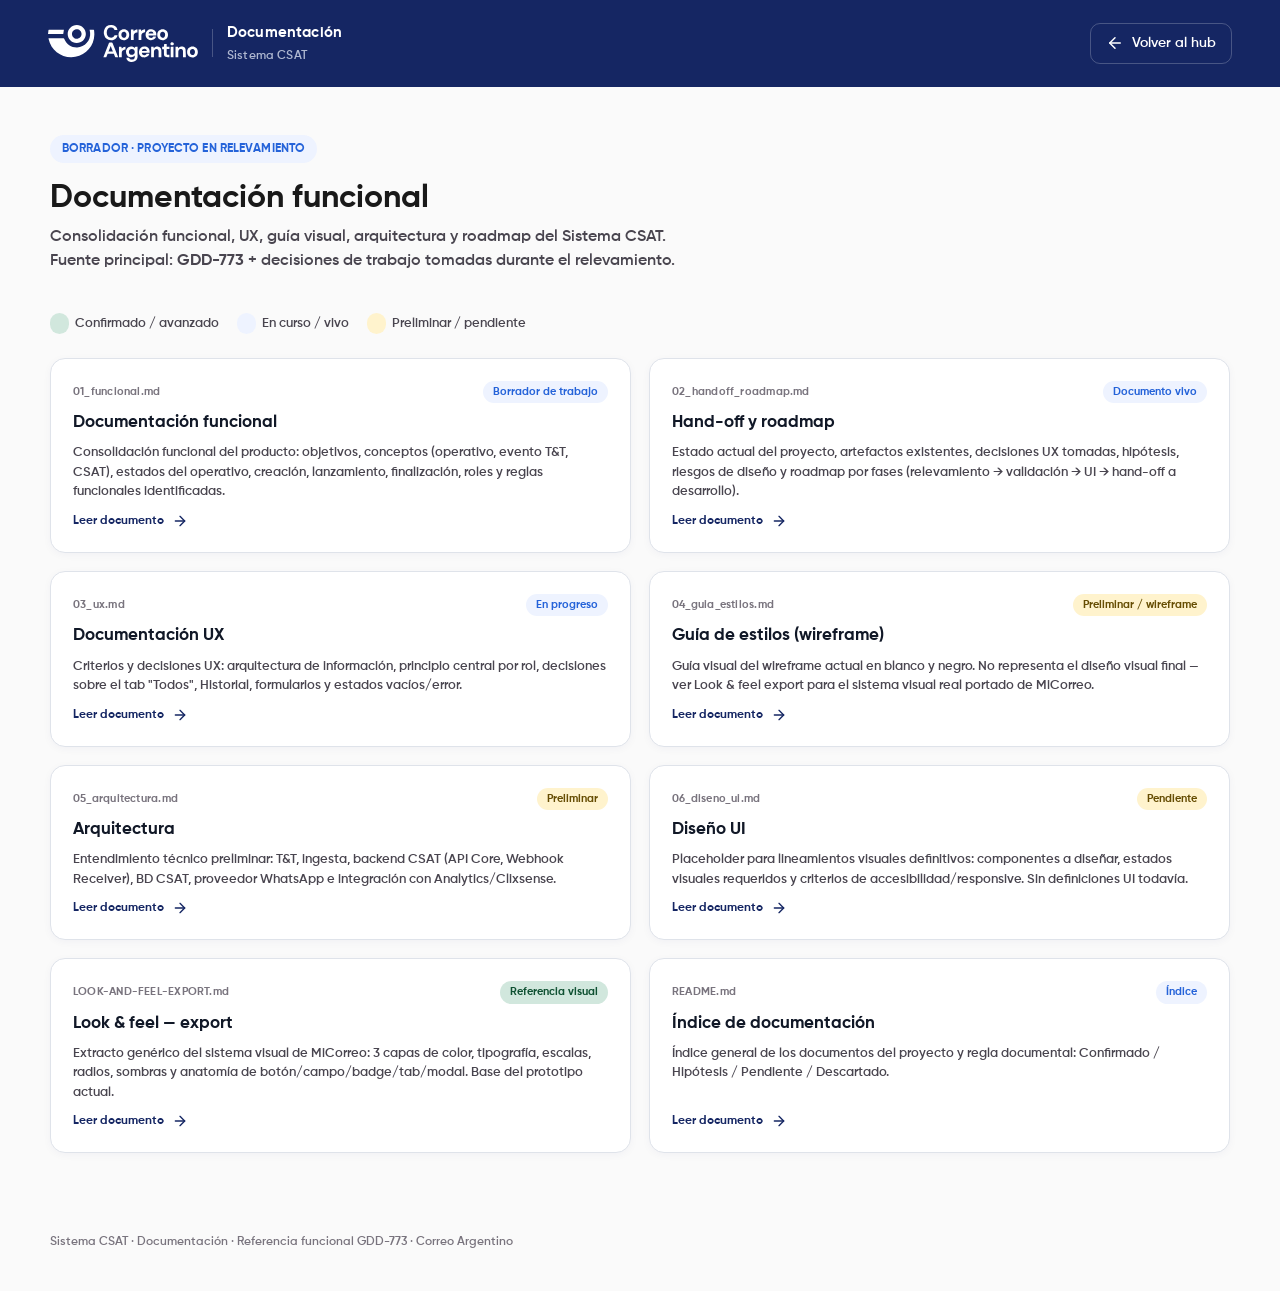
==== hub/documentacion.html @ f1046221 "Initial commit: hub + prototipo navegable + presentacion + documentacion CSAT Sistema CSAT (backoffi" ====
<!DOCTYPE html>
<html lang="es">
<head>
<meta charset="UTF-8" />
<meta name="viewport" content="width=device-width, initial-scale=1.0" />
<title>Documentación · Sistema CSAT</title>
<link rel="stylesheet" href="../prototype/styles/tokens.css" />
<link rel="stylesheet" href="../prototype/styles/global.css" />
<link rel="stylesheet" href="hub.css" />
<style>
  .doc-grid { display: grid; grid-template-columns: repeat(2, 1fr); gap: 18px; }
  .doc-card {
    display: flex; flex-direction: column; gap: 10px;
    padding: 22px; border: 1px solid var(--border-card); border-radius: var(--radius-lg);
    background: #fff; box-shadow: var(--shadow-card); text-decoration: none; color: inherit;
    transition: transform var(--transition-base), box-shadow var(--transition-base), border-color var(--transition-base);
  }
  .doc-card:hover { transform: translateY(-2px); border-color: var(--color-brand-dark); box-shadow: 0 10px 22px rgba(21,38,99,.1); }
  .doc-card__top { display: flex; align-items: center; justify-content: space-between; gap: 10px; }
  .doc-card__file { font-size: .6875rem; font-weight: 700; color: var(--text-subtle); letter-spacing: .02em; }
  .doc-badge { padding: 3px 10px; border-radius: var(--radius-pill); font-size: .6875rem; font-weight: 700; white-space: nowrap; }
  .doc-badge--confirmado { background: #d1e7dd; color: #0f5132; }
  .doc-badge--curso { background: #eef3ff; color: #2563d9; }
  .doc-badge--pendiente { background: #fff3cd; color: #664d03; }
  .doc-card h2 { margin: 0; font-size: 1.05rem; font-weight: 700; }
  .doc-card p { margin: 0; color: var(--text-muted); font-size: .8125rem; flex: 1; }
  .doc-card__meta { display: flex; align-items: center; gap: 8px; font-size: .75rem; font-weight: 700; color: var(--color-brand-dark); }
  .doc-card__meta .lucide-icon { width: 16px; height: 16px; }

  .doc-legend { display: flex; gap: 18px; margin-bottom: 24px; font-size: .8125rem; color: var(--text-muted); }
  .doc-legend span { display: inline-flex; align-items: center; gap: 6px; }

  @media (max-width: 860px) { .doc-grid { grid-template-columns: 1fr; } }
</style>
</head>
<body class="hub-body">

  <header class="hub-header">
    <div class="hub-header__brand">
      <img src="../assets/logo correo argentino.svg" alt="Correo Argentino" />
      <div class="hub-header__divider"></div>
      <div class="hub-header__title">Documentación<small>Sistema CSAT</small></div>
    </div>
    <a class="hub-header__back" href="../index.html">
      <svg class="lucide-icon" xmlns="http://www.w3.org/2000/svg" viewBox="0 0 24 24" fill="none" stroke="currentColor" stroke-width="2" stroke-linecap="round" stroke-linejoin="round"><path d="M5 12h14"/><path d="m12 5 7 7-7 7"/></svg>
      Volver al hub
    </a>
  </header>

  <main class="hub-main">
    <div class="hub-hero">
      <span class="status-pill">Borrador · Proyecto en relevamiento</span>
      <h1>Documentación funcional</h1>
      <p>Consolidación funcional, UX, guía visual, arquitectura y roadmap del Sistema CSAT. Fuente principal: <strong>GDD-773</strong> + decisiones de trabajo tomadas durante el relevamiento.</p>
    </div>

    <div class="doc-legend">
      <span><span class="doc-badge doc-badge--confirmado" style="padding:2px 8px;">&nbsp;</span> Confirmado / avanzado</span>
      <span><span class="doc-badge doc-badge--curso" style="padding:2px 8px;">&nbsp;</span> En curso / vivo</span>
      <span><span class="doc-badge doc-badge--pendiente" style="padding:2px 8px;">&nbsp;</span> Preliminar / pendiente</span>
    </div>

    <div class="doc-grid">

      <a class="doc-card" href="docs/01_funcional.html">
        <div class="doc-card__top"><span class="doc-card__file">01_funcional.md</span><span class="doc-badge doc-badge--curso">Borrador de trabajo</span></div>
        <h2>Documentación funcional</h2>
        <p>Consolidación funcional del producto: objetivos, conceptos (operativo, evento T&amp;T, CSAT), estados del operativo, creación, lanzamiento, finalización, roles y reglas funcionales identificadas.</p>
        <span class="doc-card__meta">Leer documento <svg class="lucide-icon" xmlns="http://www.w3.org/2000/svg" viewBox="0 0 24 24" fill="none" stroke="currentColor" stroke-width="2" stroke-linecap="round" stroke-linejoin="round"><path d="M5 12h14"/><path d="m12 5 7 7-7 7"/></svg></span>
      </a>

      <a class="doc-card" href="docs/02_handoff_roadmap.html">
        <div class="doc-card__top"><span class="doc-card__file">02_handoff_roadmap.md</span><span class="doc-badge doc-badge--curso">Documento vivo</span></div>
        <h2>Hand-off y roadmap</h2>
        <p>Estado actual del proyecto, artefactos existentes, decisiones UX tomadas, hipótesis, riesgos de diseño y roadmap por fases (relevamiento → validación → UI → hand-off a desarrollo).</p>
        <span class="doc-card__meta">Leer documento <svg class="lucide-icon" xmlns="http://www.w3.org/2000/svg" viewBox="0 0 24 24" fill="none" stroke="currentColor" stroke-width="2" stroke-linecap="round" stroke-linejoin="round"><path d="M5 12h14"/><path d="m12 5 7 7-7 7"/></svg></span>
      </a>

      <a class="doc-card" href="docs/03_ux.html">
        <div class="doc-card__top"><span class="doc-card__file">03_ux.md</span><span class="doc-badge doc-badge--curso">En progreso</span></div>
        <h2>Documentación UX</h2>
        <p>Criterios y decisiones UX: arquitectura de información, principio central por rol, decisiones sobre el tab "Todos", Historial, formularios y estados vacíos/error.</p>
        <span class="doc-card__meta">Leer documento <svg class="lucide-icon" xmlns="http://www.w3.org/2000/svg" viewBox="0 0 24 24" fill="none" stroke="currentColor" stroke-width="2" stroke-linecap="round" stroke-linejoin="round"><path d="M5 12h14"/><path d="m12 5 7 7-7 7"/></svg></span>
      </a>

      <a class="doc-card" href="docs/04_guia_estilos.html">
        <div class="doc-card__top"><span class="doc-card__file">04_guia_estilos.md</span><span class="doc-badge doc-badge--pendiente">Preliminar / wireframe</span></div>
        <h2>Guía de estilos (wireframe)</h2>
        <p>Guía visual del wireframe actual en blanco y negro. No representa el diseño visual final — ver Look &amp; feel export para el sistema visual real portado de MiCorreo.</p>
        <span class="doc-card__meta">Leer documento <svg class="lucide-icon" xmlns="http://www.w3.org/2000/svg" viewBox="0 0 24 24" fill="none" stroke="currentColor" stroke-width="2" stroke-linecap="round" stroke-linejoin="round"><path d="M5 12h14"/><path d="m12 5 7 7-7 7"/></svg></span>
      </a>

      <a class="doc-card" href="docs/05_arquitectura.html">
        <div class="doc-card__top"><span class="doc-card__file">05_arquitectura.md</span><span class="doc-badge doc-badge--pendiente">Preliminar</span></div>
        <h2>Arquitectura</h2>
        <p>Entendimiento técnico preliminar: T&amp;T, ingesta, backend CSAT (API Core, Webhook Receiver), BD CSAT, proveedor WhatsApp e integración con Analytics/Clixsense.</p>
        <span class="doc-card__meta">Leer documento <svg class="lucide-icon" xmlns="http://www.w3.org/2000/svg" viewBox="0 0 24 24" fill="none" stroke="currentColor" stroke-width="2" stroke-linecap="round" stroke-linejoin="round"><path d="M5 12h14"/><path d="m12 5 7 7-7 7"/></svg></span>
      </a>

      <a class="doc-card" href="docs/06_diseno_ui.html">
        <div class="doc-card__top"><span class="doc-card__file">06_diseno_ui.md</span><span class="doc-badge doc-badge--pendiente">Pendiente</span></div>
        <h2>Diseño UI</h2>
        <p>Placeholder para lineamientos visuales definitivos: componentes a diseñar, estados visuales requeridos y criterios de accesibilidad/responsive. Sin definiciones UI todavía.</p>
        <span class="doc-card__meta">Leer documento <svg class="lucide-icon" xmlns="http://www.w3.org/2000/svg" viewBox="0 0 24 24" fill="none" stroke="currentColor" stroke-width="2" stroke-linecap="round" stroke-linejoin="round"><path d="M5 12h14"/><path d="m12 5 7 7-7 7"/></svg></span>
      </a>

      <a class="doc-card" href="docs/LOOK-AND-FEEL-EXPORT.html">
        <div class="doc-card__top"><span class="doc-card__file">LOOK-AND-FEEL-EXPORT.md</span><span class="doc-badge doc-badge--confirmado">Referencia visual</span></div>
        <h2>Look &amp; feel — export</h2>
        <p>Extracto genérico del sistema visual de MiCorreo: 3 capas de color, tipografía, escalas, radios, sombras y anatomía de botón/campo/badge/tab/modal. Base del prototipo actual.</p>
        <span class="doc-card__meta">Leer documento <svg class="lucide-icon" xmlns="http://www.w3.org/2000/svg" viewBox="0 0 24 24" fill="none" stroke="currentColor" stroke-width="2" stroke-linecap="round" stroke-linejoin="round"><path d="M5 12h14"/><path d="m12 5 7 7-7 7"/></svg></span>
      </a>

      <a class="doc-card" href="docs/README.html">
        <div class="doc-card__top"><span class="doc-card__file">README.md</span><span class="doc-badge doc-badge--curso">Índice</span></div>
        <h2>Índice de documentación</h2>
        <p>Índice general de los documentos del proyecto y regla documental: Confirmado / Hipótesis / Pendiente / Descartado.</p>
        <span class="doc-card__meta">Leer documento <svg class="lucide-icon" xmlns="http://www.w3.org/2000/svg" viewBox="0 0 24 24" fill="none" stroke="currentColor" stroke-width="2" stroke-linecap="round" stroke-linejoin="round"><path d="M5 12h14"/><path d="m12 5 7 7-7 7"/></svg></span>
      </a>

    </div>
  </main>

  <footer class="hub-footer">Sistema CSAT · Documentación · Referencia funcional GDD-773 · Correo Argentino</footer>

</body>
</html>
---- prototype/styles/tokens.css ----
:root {
  --global-bg: #fafafa;
  --color-brand: #ffce00;
  --color-brand-hover: rgba(255, 206, 0, .62);
  --color-brand-dark: #152663;
  --color-brand-dark-soft: #22346f;
  --color-brand-dark-hover: #263b7f;
  --color-focus: #2196f3;
  --color-success: #10b981;
  --color-info-bg: #fffaf0;
  --color-info-border: #f6cf55;
  --color-info-text: #9a3f0a;
  --gray-50: #fafafa;
  --gray-100: #f2f2f2;
  --gray-200: #eeeeee;
  --gray-300: #d9d9d9;
  --gray-400: #cccccc;
  --gray-500: #afaeae;
  --gray-600: #8a8a8a;
  --gray-650: #79747e;
  --gray-700: #49454f;
  --gray-800: #212529;
  --gray-900: #191919;
  --white: #ffffff;
  --surface-page: var(--global-bg);
  --surface-raised: var(--white);
  --surface-sunken: var(--gray-100);
  --surface-rail: var(--gray-200);
  --text-primary: var(--gray-900);
  --text-secondary: var(--gray-800);
  --text-muted: var(--gray-700);
  --text-subtle: var(--gray-650);
  --text-disabled: var(--gray-600);
  --border-default: var(--gray-400);
  --border-subtle: var(--gray-200);
  --border-card: #dfe3ea;
  --filter-chip-bg: var(--white);
  --filter-chip-bg-hover: #f6f8ff;
  --filter-chip-border: var(--gray-300);
  --filter-chip-border-active: #2757d7;
  --filter-chip-focus-ring: rgba(39, 87, 215, .2);
  --font-family-base: "Gilroy", system-ui, -apple-system, "Segoe UI", sans-serif;
  --font-weight-min: 600;
  --font-weight-bold: 700;
  --space-1: .25rem;
  --space-2: .5rem;
  --space-3: .75rem;
  --space-4: 1rem;
  --space-5: 1.25rem;
  --space-6: 1.5rem;
  --space-8: 2rem;
  --space-10: 2.5rem;
  --space-12: 3rem;
  --radius-xs: 5px;
  --radius-sm: 6px;
  --radius-md: 10px;
  --radius-lg: 15px;
  --radius-xl: 25px;
  --radius-pill: 32px;
  --shadow-row: 0 2px 2px 1px rgba(195, 195, 195, .25);
  --shadow-dropdown: 0 .5rem 1rem rgba(0, 0, 0, .15);
  --shadow-card: 0 2px 8px rgba(21, 38, 99, .04);
  --sidebar-width: 260px;
  --transition-base: .2s ease-in-out;
}
---- prototype/styles/global.css ----
@font-face{font-family:"Gilroy";src:url("../assets/fonts/Gilroy-SemiBold.ttf") format("truetype");font-weight:600;font-display:swap}
@font-face{font-family:"Gilroy";src:url("../assets/fonts/Gilroy-Bold.ttf") format("truetype");font-weight:700;font-display:swap}
@font-face{font-family:"Gilroy";src:url("../assets/fonts/Gilroy-Heavy.ttf") format("truetype");font-weight:800 900;font-display:swap}
html{background:var(--global-bg)}
body{margin:0;font-family:var(--font-family-base);font-weight:var(--font-weight-min);font-synthesis:none;color:#111827;background:var(--global-bg);font-size:14px;line-height:1.5}
button,input,select,textarea{font-family:inherit;font-weight:var(--font-weight-min)}
h1,h2,h3,p{margin-top:0}
h1,h2,h3{color:#111827;line-height:1.2}
h1{margin-bottom:6px;font-size:2rem;font-weight:700}
h2{margin-bottom:6px;font-size:1.35rem;font-weight:700}
h3{font-size:1rem;font-weight:600}
.muted{color:#566174}.small{font-size:.75rem}.hidden{display:none!important}
.app{min-height:100vh;display:grid;grid-template-columns:var(--sidebar-width) minmax(0,1fr);background:var(--global-bg)}
main{min-width:0;padding:34px 38px 48px}
.topbar{display:flex;justify-content:space-between;align-items:flex-start;gap:24px;margin-bottom:28px}
.topbar>div:first-child>.ui-button:first-child{margin-bottom:16px!important}
.topbar-actions{display:flex;gap:10px;align-items:center;flex-wrap:wrap}
.panel{margin-bottom:22px;padding:24px;border:1px solid var(--border-card);border-radius:var(--radius-lg);background:#fff;box-shadow:var(--shadow-card)}
.panel-title{display:flex;justify-content:space-between;gap:16px;align-items:flex-start;margin-bottom:18px}
.section-title{margin-bottom:18px;padding-bottom:12px;border-bottom:1px solid var(--border-subtle)}
.note{position:relative;margin-bottom:24px;padding:16px 18px 16px 50px;border:1px solid var(--color-info-border);border-left-width:1px;border-radius:var(--radius-md);background:var(--color-info-bg);color:var(--color-info-text)}
.note::before{content:"i";position:absolute;left:18px;top:15px;display:grid;place-items:center;width:20px;height:20px;border:2px solid currentColor;border-radius:50%;font-size:.75rem;font-weight:700}
.status{display:inline-flex;align-items:center;padding:5px 10px;border:0;border-radius:var(--radius-pill);background:#eef3ff;color:#2563d9;font-size:.75rem;font-weight:600;white-space:nowrap}
.filters{display:grid;grid-template-columns:1.6fr 1fr 1fr auto;gap:10px;margin-bottom:18px;padding:16px;border:1px solid var(--border-card);border-radius:var(--radius-md);background:#fff}
.users-filters{grid-template-columns:1.6fr 1fr auto}
.grid-2{display:grid;grid-template-columns:1fr 1fr;gap:18px}.grid-3{display:grid;grid-template-columns:repeat(3,1fr);gap:16px}
.actions{display:flex;justify-content:flex-end;gap:10px;margin-top:20px}.section-actions{display:flex;justify-content:flex-end;margin-top:16px}
.metric{padding:18px;border:1px solid var(--border-card);border-radius:var(--radius-md);background:#fff;color:var(--text-muted)}
.metric strong{display:block;margin-top:8px;color:var(--color-brand-dark);font-size:1.6rem;font-weight:700}
.permission-grid{display:grid;grid-template-columns:repeat(3,1fr);gap:16px}.permission-card{padding:18px;border:1px solid var(--border-card);border-radius:var(--radius-md);background:#fff}.permission-card>strong{color:var(--color-brand-dark);font-size:1rem}
table{width:100%;border-collapse:separate;border-spacing:0;border:1px solid var(--border-card);border-radius:var(--radius-md);overflow:hidden;background:#fff}
th,td{padding:14px 16px;border:0;border-bottom:1px solid var(--border-subtle);text-align:left;vertical-align:middle}
thead th{background:#f1f3f6;color:#4d586b;font-size:.8125rem;font-weight:600}
tbody tr:last-child td,tbody tr:last-child th{border-bottom:0}tbody tr:hover{background:#fafbfc}
tbody tr td:first-child:not(:only-child){font-weight:var(--font-weight-min)}.table-actions{white-space:nowrap;text-align:right}
.modal-backdrop{position:fixed;inset:0;display:none;align-items:center;justify-content:center;padding:20px;z-index:1000;background:rgba(8,18,50,.55);backdrop-filter:blur(2px)}
.modal-backdrop.open{display:flex}.modal{width:min(620px,100%);max-height:90vh;overflow:auto;padding:26px;border:0;border-radius:var(--radius-lg);background:#fff;box-shadow:var(--shadow-dropdown)}
.modal-header{display:flex;justify-content:space-between;align-items:flex-start;gap:16px;margin-bottom:20px}.check-row{display:flex;gap:10px;align-items:flex-start;margin-top:14px;padding:14px;border:1px solid var(--border-card);border-radius:var(--radius-md)}.check-row input{width:auto;margin-top:2px}
.login-screen{min-height:100vh;display:flex;align-items:center;justify-content:center;padding:24px;background:var(--color-brand)}
.login-card{width:min(620px,100%);padding:36px;border:1px solid var(--border-default);border-radius:var(--radius-xl);background:#fff}
.login-logo{display:flex;justify-content:center;margin:0 auto 28px}.login-logo img{display:block;width:210px;height:auto}.login-card h1{margin-bottom:26px;font-size:1.75rem}.login-card>.muted{margin-bottom:26px;color:var(--color-brand-dark);font-size:1rem}.login-card .field{margin-bottom:20px}.role-demo{margin-top:24px;padding-top:20px;border-top:1px solid var(--border-default)}.role-demo>strong{color:var(--color-brand-dark)}.role-grid{display:grid;grid-template-columns:repeat(3,1fr);gap:8px;margin-top:10px}.role-grid button{min-height:64px}
.app-footer{margin-top:32px;padding:18px 0 0;border-top:1px solid var(--border-card);color:var(--text-subtle);font-size:.75rem}
@media(max-width:1100px){main{padding:28px 24px}.filters{grid-template-columns:1fr 1fr}.grid-3{grid-template-columns:1fr 1fr}table{display:block;overflow-x:auto;white-space:nowrap}}
@media(max-width:900px){.app{grid-template-columns:1fr}.filters,.grid-2,.grid-3,.permission-grid,.role-grid{grid-template-columns:1fr}.topbar{align-items:stretch}.topbar-actions{justify-content:flex-start}}
@media(max-width:600px){main{padding:22px 16px}.topbar{flex-direction:column}.panel{padding:18px}.login-card{padding:26px 22px}h1{font-size:1.65rem}}
.filter-results {
  margin: 0 0 12px;
  color: var(--text-muted);
  font-size: 0.875rem;
  font-weight: var(--font-weight-min);
}

.filter-results.is-empty {
  color: #9c3f0b;
}
---- hub/hub.css ----
/* Hub — estilos compartidos entre index.html (HUB) y las subpáginas de /hub.
   Reutiliza tokens.css y global.css del prototipo para no duplicar la fuente de verdad. */

html { background: var(--global-bg); }

body.hub-body {
  margin: 0;
  min-height: 100vh;
  font-family: var(--font-family-base);
  font-weight: var(--font-weight-min);
  font-synthesis: none;
  color: var(--text-primary);
  background: var(--global-bg);
  font-size: 14px;
  line-height: 1.5;
}

.hub-header {
  display: flex;
  align-items: center;
  justify-content: space-between;
  gap: 24px;
  padding: 22px 48px;
  background: var(--color-brand-dark);
  color: #fff;
}

.hub-header__brand {
  display: flex;
  align-items: center;
  gap: 14px;
}

.hub-header__brand img { display: block; width: 150px; height: auto; filter: brightness(0) invert(1); }

.hub-header__divider {
  width: 1px;
  height: 28px;
  background: rgba(255, 255, 255, .22);
}

.hub-header__title { font-size: .95rem; font-weight: 700; letter-spacing: .01em; }
.hub-header__title small { display: block; margin-top: 2px; color: #aeb7d0; font-size: .75rem; font-weight: 600; }

.hub-header__back {
  display: inline-flex;
  align-items: center;
  gap: 8px;
  color: #fff;
  text-decoration: none;
  font-size: .875rem;
  font-weight: 600;
  padding: .55rem .95rem;
  border: 1px solid rgba(255, 255, 255, .22);
  border-radius: var(--radius-md);
  transition: background-color var(--transition-base), border-color var(--transition-base);
}
.hub-header__back:hover { background: rgba(255, 255, 255, .08); border-color: rgba(255, 255, 255, .4); }
.hub-header__back .lucide-icon { width: 18px; height: 18px; transform: scaleX(-1); }

.hub-main { max-width: 1180px; margin: 0 auto; padding: 48px 48px 80px; }

.hub-hero { margin-bottom: 40px; }
.hub-hero h1 { margin: 0 0 8px; font-size: 2rem; font-weight: 700; color: var(--text-primary); }
.hub-hero p { margin: 0; max-width: 640px; color: var(--text-muted); font-size: 1rem; }
.hub-hero .status-pill {
  display: inline-flex; align-items: center; gap: 6px; margin-bottom: 16px;
  padding: 5px 12px; border-radius: var(--radius-pill); background: #eef3ff; color: #2563d9;
  font-size: .75rem; font-weight: 700; letter-spacing: .01em; text-transform: uppercase;
}

/* Grid de cards del HUB */
.hub-grid {
  display: grid;
  grid-template-columns: repeat(2, 1fr);
  gap: 22px;
}

.hub-card {
  position: relative;
  display: flex;
  flex-direction: column;
  gap: 16px;
  padding: 28px;
  border: 1px solid var(--border-card);
  border-radius: var(--radius-lg);
  background: #fff;
  box-shadow: var(--shadow-card);
  text-decoration: none;
  color: inherit;
  overflow: hidden;
  transition: transform var(--transition-base), box-shadow var(--transition-base), border-color var(--transition-base);
}
.hub-card::after {
  content: "";
  position: absolute;
  inset: 0;
  background: linear-gradient(135deg, rgba(255, 206, 0, .08), transparent 55%);
  opacity: 0;
  transition: opacity var(--transition-base);
  pointer-events: none;
}
.hub-card:hover { transform: translateY(-3px); border-color: var(--color-brand-dark); box-shadow: 0 10px 24px rgba(21, 38, 99, .12); }
.hub-card:hover::after { opacity: 1; }

.hub-card__icon {
  display: grid;
  place-items: center;
  width: 52px;
  height: 52px;
  border-radius: var(--radius-md);
  background: var(--color-brand-dark);
  color: var(--color-brand);
}
.hub-card__icon .lucide-icon { width: 26px; height: 26px; }

.hub-card__num {
  position: absolute;
  top: 24px;
  right: 26px;
  font-size: 2.25rem;
  font-weight: 800;
  color: var(--gray-200);
  line-height: 1;
}

.hub-card h2 { margin: 0; font-size: 1.25rem; font-weight: 700; color: var(--text-primary); }
.hub-card p { margin: 0; color: var(--text-muted); font-size: .875rem; flex: 1; }

.hub-card__meta {
  display: flex;
  align-items: center;
  gap: 8px;
  margin-top: 4px;
  font-size: .8125rem;
  font-weight: 700;
  color: var(--color-brand-dark);
}
.hub-card__meta .lucide-icon { width: 17px; height: 17px; transition: transform var(--transition-base); }
.hub-card:hover .hub-card__meta .lucide-icon { transform: translateX(3px); }

.hub-card__tag {
  align-self: flex-start;
  padding: 3px 10px;
  border-radius: var(--radius-pill);
  background: var(--gray-100);
  color: var(--text-muted);
  font-size: .6875rem;
  font-weight: 700;
  letter-spacing: .03em;
  text-transform: uppercase;
}

@media (max-width: 860px) {
  .hub-grid { grid-template-columns: 1fr; }
  .hub-header { padding: 18px 22px; flex-wrap: wrap; }
  .hub-main { padding: 32px 20px 60px; }
}

/* Secciones internas (flujo / presentación / documentación) */
.hub-section { margin-bottom: 40px; }
.hub-section h2 { font-size: 1.35rem; font-weight: 700; margin-bottom: 6px; }
.hub-section .muted { color: var(--text-muted); margin-bottom: 20px; }

.hub-panel {
  padding: 28px;
  border: 1px solid var(--border-card);
  border-radius: var(--radius-lg);
  background: #fff;
  box-shadow: var(--shadow-card);
}

.hub-footer {
  max-width: 1180px;
  margin: 0 auto;
  padding: 0 48px 40px;
  color: var(--text-subtle);
  font-size: .75rem;
}
@media (max-width: 860px) { .hub-footer { padding: 0 20px 32px; } }
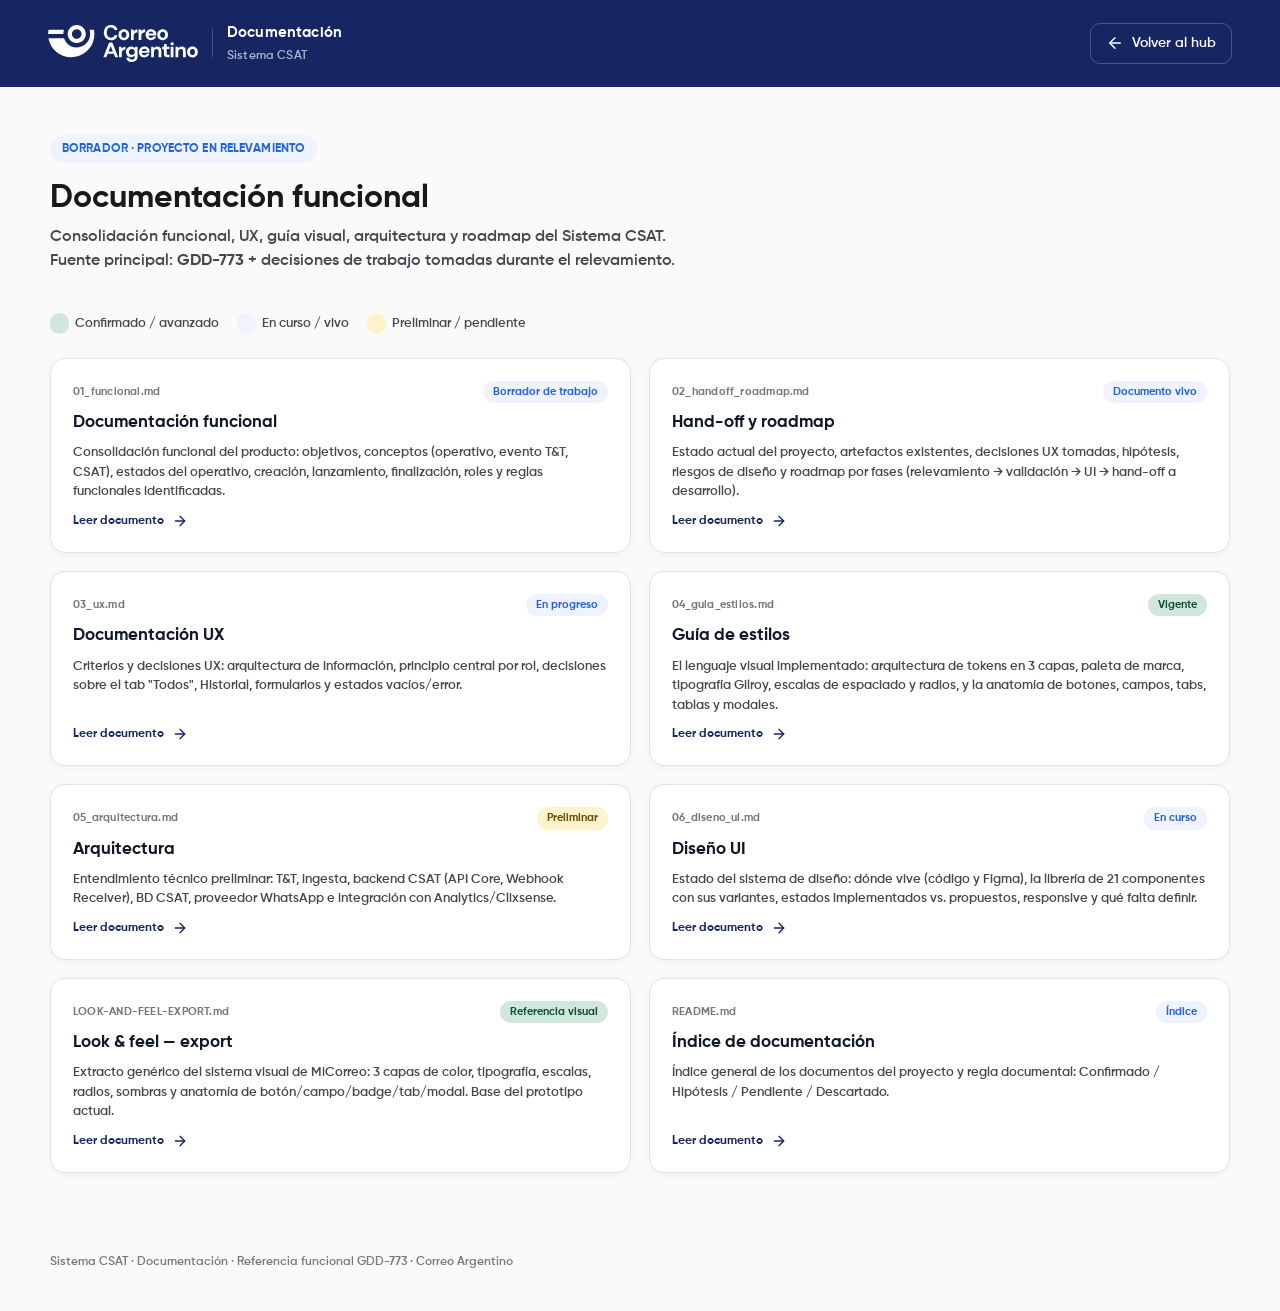
==== commit a2696e42: "Reescribir la documentacion de diseno contra el estado real del proyecto 04_guia_estilos.md describi" ====
--- a/hub/documentacion.html
+++ b/hub/documentacion.html
@@ -84,9 +84,9 @@
       </a>
 
       <a class="doc-card" href="docs/04_guia_estilos.html">
-        <div class="doc-card__top"><span class="doc-card__file">04_guia_estilos.md</span><span class="doc-badge doc-badge--pendiente">Preliminar / wireframe</span></div>
-        <h2>Guía de estilos (wireframe)</h2>
-        <p>Guía visual del wireframe actual en blanco y negro. No representa el diseño visual final — ver Look &amp; feel export para el sistema visual real portado de MiCorreo.</p>
+        <div class="doc-card__top"><span class="doc-card__file">04_guia_estilos.md</span><span class="doc-badge doc-badge--confirmado">Vigente</span></div>
+        <h2>Guía de estilos</h2>
+        <p>El lenguaje visual implementado: arquitectura de tokens en 3 capas, paleta de marca, tipografía Gilroy, escalas de espaciado y radios, y la anatomía de botones, campos, tabs, tablas y modales.</p>
         <span class="doc-card__meta">Leer documento <svg class="lucide-icon" xmlns="http://www.w3.org/2000/svg" viewBox="0 0 24 24" fill="none" stroke="currentColor" stroke-width="2" stroke-linecap="round" stroke-linejoin="round"><path d="M5 12h14"/><path d="m12 5 7 7-7 7"/></svg></span>
       </a>
 
@@ -98,9 +98,9 @@
       </a>
 
       <a class="doc-card" href="docs/06_diseno_ui.html">
-        <div class="doc-card__top"><span class="doc-card__file">06_diseno_ui.md</span><span class="doc-badge doc-badge--pendiente">Pendiente</span></div>
+        <div class="doc-card__top"><span class="doc-card__file">06_diseno_ui.md</span><span class="doc-badge doc-badge--curso">En curso</span></div>
         <h2>Diseño UI</h2>
-        <p>Placeholder para lineamientos visuales definitivos: componentes a diseñar, estados visuales requeridos y criterios de accesibilidad/responsive. Sin definiciones UI todavía.</p>
+        <p>Estado del sistema de diseño: dónde vive (código y Figma), la librería de 21 componentes con sus variantes, estados implementados vs. propuestos, responsive y qué falta definir.</p>
         <span class="doc-card__meta">Leer documento <svg class="lucide-icon" xmlns="http://www.w3.org/2000/svg" viewBox="0 0 24 24" fill="none" stroke="currentColor" stroke-width="2" stroke-linecap="round" stroke-linejoin="round"><path d="M5 12h14"/><path d="m12 5 7 7-7 7"/></svg></span>
       </a>
 
--- a/prototype/styles/tokens.css
+++ b/prototype/styles/tokens.css
@@ -1,7 +1,7 @@
 :root {
   --global-bg: #fafafa;
   --color-brand: #ffce00;
-  --color-brand-hover: rgba(255, 206, 0, .62);
+  --color-brand-hover: #eabb00;
   --color-brand-dark: #152663;
   --color-brand-dark-soft: #22346f;
   --color-brand-dark-hover: #263b7f;
@@ -9,7 +9,9 @@
   --color-success: #10b981;
   --color-info-bg: #fffaf0;
   --color-info-border: #f6cf55;
-  --color-info-text: #9a3f0a;
+  --amber-900: #9a3f0a;
+  --color-info-text: var(--amber-900);
+  --color-warning-text: var(--amber-900);
   --gray-50: #fafafa;
   --gray-100: #f2f2f2;
   --gray-200: #eeeeee;
@@ -22,10 +24,17 @@
   --gray-800: #212529;
   --gray-900: #191919;
   --white: #ffffff;
+  /* Blanco al 15%: superficie semitransparente sobre fondos oscuros. */
+  --white-alpha-15: rgba(255, 255, 255, .15);
+  --text-base: #111827;
+  --text-caption: #566174;
   --surface-page: var(--global-bg);
   --surface-raised: var(--white);
   --surface-sunken: var(--gray-100);
   --surface-rail: var(--gray-200);
+  /* Superficie que deja ver el fondo oscuro detrás (chips del login). */
+  --surface-translucent: var(--white-alpha-15);
+  --text-on-dark: var(--white);
   --text-primary: var(--gray-900);
   --text-secondary: var(--gray-800);
   --text-muted: var(--gray-700);
@@ -34,14 +43,26 @@
   --border-default: var(--gray-400);
   --border-subtle: var(--gray-200);
   --border-card: #dfe3ea;
+  --border-hover: #cbd1dd;
   --filter-chip-bg: var(--white);
   --filter-chip-bg-hover: #f6f8ff;
   --filter-chip-border: var(--gray-300);
   --filter-chip-border-active: #2757d7;
   --filter-chip-focus-ring: rgba(39, 87, 215, .2);
+  --blue-50: #eef2ff;
+  --color-hover-soft: var(--blue-50);
+  --status-bg: var(--blue-50);
+  --status-text: #2563d9;
+  --table-header-bg: #f1f3f6;
+  --table-header-text: #4d586b;
+  --table-row-hover: #fafbfc;
   --font-family-base: "Gilroy", system-ui, -apple-system, "Segoe UI", sans-serif;
   --font-weight-min: 600;
   --font-weight-bold: 700;
+  --font-size-sm: .8125rem;
+  --font-size-base: .875rem;
+  --font-size-lg: 1rem;
+  --font-size-display: 2.625rem;
   --space-1: .25rem;
   --space-2: .5rem;
   --space-3: .75rem;
@@ -60,6 +81,12 @@
   --shadow-row: 0 2px 2px 1px rgba(195, 195, 195, .25);
   --shadow-dropdown: 0 .5rem 1rem rgba(0, 0, 0, .15);
   --shadow-card: 0 2px 8px rgba(21, 38, 99, .04);
-  --sidebar-width: 260px;
+  --sidebar-width: 240px;
+  --sidebar-width-collapsed: 76px;
+  --sidebar-bg: #f1f2f4;
+  --sidebar-border: #e4e6ea;
+  --sidebar-item-hover: #e4e6ea;
+  --topbar-height: 72px;
   --transition-base: .2s ease-in-out;
+  --transition-nav: .26s cubic-bezier(.4, 0, .2, 1);
 }
--- a/prototype/styles/global.css
+++ b/prototype/styles/global.css
@@ -2,47 +2,79 @@
 @font-face{font-family:"Gilroy";src:url("../assets/fonts/Gilroy-Bold.ttf") format("truetype");font-weight:700;font-display:swap}
 @font-face{font-family:"Gilroy";src:url("../assets/fonts/Gilroy-Heavy.ttf") format("truetype");font-weight:800 900;font-display:swap}
 html{background:var(--global-bg)}
-body{margin:0;font-family:var(--font-family-base);font-weight:var(--font-weight-min);font-synthesis:none;color:#111827;background:var(--global-bg);font-size:14px;line-height:1.5}
+body{margin:0;font-family:var(--font-family-base);font-weight:var(--font-weight-min);font-synthesis:none;-webkit-font-smoothing:antialiased;-moz-osx-font-smoothing:grayscale;text-rendering:optimizeLegibility;color:var(--text-base);background:var(--global-bg);font-size:14px;line-height:1.5}
 button,input,select,textarea{font-family:inherit;font-weight:var(--font-weight-min)}
 h1,h2,h3,p{margin-top:0}
-h1,h2,h3{color:#111827;line-height:1.2}
+h1,h2,h3{color:var(--text-base);line-height:1.2}
 h1{margin-bottom:6px;font-size:2rem;font-weight:700}
 h2{margin-bottom:6px;font-size:1.35rem;font-weight:700}
 h3{font-size:1rem;font-weight:600}
-.muted{color:#566174}.small{font-size:.75rem}.hidden{display:none!important}
-.app{min-height:100vh;display:grid;grid-template-columns:var(--sidebar-width) minmax(0,1fr);background:var(--global-bg)}
+.muted{color:var(--text-caption)}.small{font-size:.75rem}.hidden{display:none!important}
+.app{min-height:100vh;display:flex;flex-direction:column;background:var(--global-bg)}
+.app-body{flex:1 1 auto;min-height:0;display:grid;grid-template-columns:var(--sidebar-width) minmax(0,1fr);align-items:start;transition:grid-template-columns var(--transition-nav)}
 main{min-width:0;padding:34px 38px 48px}
 .topbar{display:flex;justify-content:space-between;align-items:flex-start;gap:24px;margin-bottom:28px}
 .topbar>div:first-child>.ui-button:first-child{margin-bottom:16px!important}
 .topbar-actions{display:flex;gap:10px;align-items:center;flex-wrap:wrap}
-.panel{margin-bottom:22px;padding:24px;border:1px solid var(--border-card);border-radius:var(--radius-lg);background:#fff;box-shadow:var(--shadow-card)}
+.panel{margin-bottom:22px;padding:24px;border:1px solid var(--border-card);border-radius:var(--radius-lg);background:var(--white);box-shadow:var(--shadow-card)}
 .panel-title{display:flex;justify-content:space-between;gap:16px;align-items:flex-start;margin-bottom:18px}
 .section-title{margin-bottom:18px;padding-bottom:12px;border-bottom:1px solid var(--border-subtle)}
 .note{position:relative;margin-bottom:24px;padding:16px 18px 16px 50px;border:1px solid var(--color-info-border);border-left-width:1px;border-radius:var(--radius-md);background:var(--color-info-bg);color:var(--color-info-text)}
 .note::before{content:"i";position:absolute;left:18px;top:15px;display:grid;place-items:center;width:20px;height:20px;border:2px solid currentColor;border-radius:50%;font-size:.75rem;font-weight:700}
-.status{display:inline-flex;align-items:center;padding:5px 10px;border:0;border-radius:var(--radius-pill);background:#eef3ff;color:#2563d9;font-size:.75rem;font-weight:600;white-space:nowrap}
-.filters{display:grid;grid-template-columns:1.6fr 1fr 1fr auto;gap:10px;margin-bottom:18px;padding:16px;border:1px solid var(--border-card);border-radius:var(--radius-md);background:#fff}
+.status{display:inline-flex;align-items:center;padding:5px 10px;border:0;border-radius:var(--radius-pill);background:var(--status-bg);color:var(--status-text);font-size:.75rem;font-weight:600;white-space:nowrap}
+.filters{display:grid;grid-template-columns:1.6fr 1fr 1fr auto;gap:10px;margin-bottom:18px;padding:16px;border:1px solid var(--border-card);border-radius:var(--radius-md);background:var(--white)}
 .users-filters{grid-template-columns:1.6fr 1fr auto}
 .grid-2{display:grid;grid-template-columns:1fr 1fr;gap:18px}.grid-3{display:grid;grid-template-columns:repeat(3,1fr);gap:16px}
 .actions{display:flex;justify-content:flex-end;gap:10px;margin-top:20px}.section-actions{display:flex;justify-content:flex-end;margin-top:16px}
-.metric{padding:18px;border:1px solid var(--border-card);border-radius:var(--radius-md);background:#fff;color:var(--text-muted)}
+.metric{padding:18px;border:1px solid var(--border-card);border-radius:var(--radius-md);background:var(--white);color:var(--text-muted)}
 .metric strong{display:block;margin-top:8px;color:var(--color-brand-dark);font-size:1.6rem;font-weight:700}
-.permission-grid{display:grid;grid-template-columns:repeat(3,1fr);gap:16px}.permission-card{padding:18px;border:1px solid var(--border-card);border-radius:var(--radius-md);background:#fff}.permission-card>strong{color:var(--color-brand-dark);font-size:1rem}
-table{width:100%;border-collapse:separate;border-spacing:0;border:1px solid var(--border-card);border-radius:var(--radius-md);overflow:hidden;background:#fff}
+.permission-grid{display:grid;grid-template-columns:repeat(3,1fr);gap:16px}.permission-card{padding:18px;border:1px solid var(--border-card);border-radius:var(--radius-md);background:var(--white)}.permission-card>strong{color:var(--color-brand-dark);font-size:1rem}
+table{width:100%;border-collapse:separate;border-spacing:0;border:1px solid var(--border-card);border-radius:var(--radius-md);overflow:hidden;background:var(--white)}
 th,td{padding:14px 16px;border:0;border-bottom:1px solid var(--border-subtle);text-align:left;vertical-align:middle}
-thead th{background:#f1f3f6;color:#4d586b;font-size:.8125rem;font-weight:600}
-tbody tr:last-child td,tbody tr:last-child th{border-bottom:0}tbody tr:hover{background:#fafbfc}
+thead th{background:var(--table-header-bg);color:var(--table-header-text);font-size:.8125rem;font-weight:600}
+tbody tr:last-child td,tbody tr:last-child th{border-bottom:0}tbody tr:hover{background:var(--table-row-hover)}
 tbody tr td:first-child:not(:only-child){font-weight:var(--font-weight-min)}.table-actions{white-space:nowrap;text-align:right}
 .modal-backdrop{position:fixed;inset:0;display:none;align-items:center;justify-content:center;padding:20px;z-index:1000;background:rgba(8,18,50,.55);backdrop-filter:blur(2px)}
-.modal-backdrop.open{display:flex}.modal{width:min(620px,100%);max-height:90vh;overflow:auto;padding:26px;border:0;border-radius:var(--radius-lg);background:#fff;box-shadow:var(--shadow-dropdown)}
+.modal-backdrop.open{display:flex}.modal{width:min(620px,100%);max-height:90vh;overflow:auto;padding:26px;border:0;border-radius:var(--radius-lg);background:var(--white);box-shadow:var(--shadow-dropdown)}
 .modal-header{display:flex;justify-content:space-between;align-items:flex-start;gap:16px;margin-bottom:20px}.check-row{display:flex;gap:10px;align-items:flex-start;margin-top:14px;padding:14px;border:1px solid var(--border-card);border-radius:var(--radius-md)}.check-row input{width:auto;margin-top:2px}
-.login-screen{min-height:100vh;display:flex;align-items:center;justify-content:center;padding:24px;background:var(--color-brand)}
-.login-card{width:min(620px,100%);padding:36px;border:1px solid var(--border-default);border-radius:var(--radius-xl);background:#fff}
-.login-logo{display:flex;justify-content:center;margin:0 auto 28px}.login-logo img{display:block;width:210px;height:auto}.login-card h1{margin-bottom:26px;font-size:1.75rem}.login-card>.muted{margin-bottom:26px;color:var(--color-brand-dark);font-size:1rem}.login-card .field{margin-bottom:20px}.role-demo{margin-top:24px;padding-top:20px;border-top:1px solid var(--border-default)}.role-demo>strong{color:var(--color-brand-dark)}.role-grid{display:grid;grid-template-columns:repeat(3,1fr);gap:8px;margin-top:10px}.role-grid button{min-height:64px}
+/* LOGIN — dos columnas sobre fondo navy: presentación a la izquierda, card a la derecha. */
+.login-screen{min-height:100vh;display:flex;background:var(--color-brand-dark)}
+.login-body{flex:1 1 auto;display:flex;align-items:center;justify-content:center;padding:24px}
+.login-main{display:flex;align-items:center;gap:var(--space-6);width:100%;max-width:1200px}
+
+/* Columna izquierda */
+.login-intro{flex:1 1 0;min-width:0;display:flex;flex-direction:column;align-items:flex-start;gap:var(--space-12)}
+/* El logo del proyecto es navy: sobre el fondo oscuro se invierte a blanco por
+   filtro, para no duplicar el SVG solo por el color. */
+.login-logo img{display:block;width:210px;height:auto;filter:brightness(0) invert(1)}
+.login-intro__text{display:flex;flex-direction:column;gap:var(--space-4);width:100%;color:var(--text-on-dark)}
+.login-intro__text h1{margin:0;color:var(--text-on-dark);font-size:var(--font-size-display);font-weight:var(--font-weight-bold);line-height:1.1}
+.login-intro__text p{margin:0;color:var(--text-on-dark);font-size:var(--font-size-lg);line-height:1.5}
+
+/* Chips de pasos del operativo */
+.login-steps{display:flex;flex-wrap:wrap;gap:var(--space-4);margin:0;padding:var(--space-4);border-radius:var(--radius-pill);background:var(--surface-translucent);list-style:none}
+.login-step{display:inline-flex;align-items:center;gap:var(--space-1);height:32px;padding:4px 16px 4px 4px;border-radius:var(--radius-pill);background:var(--color-brand);color:var(--color-brand-dark);font-size:var(--font-size-base);font-weight:var(--font-weight-min);line-height:1.2;white-space:nowrap}
+.login-step__num{display:grid;place-items:center;flex:0 0 auto;width:24px;height:24px;border-radius:50%;background:var(--white);color:var(--color-brand-dark);font-size:var(--font-size-base);font-weight:var(--font-weight-min)}
+
+/* Columna derecha */
+.login-card{flex:0 0 480px;width:480px;max-width:100%;padding:36px 36px 44px;border:1px solid var(--border-default);border-radius:var(--radius-xl);background:var(--white)}
+.login-card__intro{margin-bottom:var(--space-5);color:var(--color-brand-dark);font-size:var(--font-size-lg)}
+.login-card .field{margin-bottom:var(--space-5)}
+.role-demo{margin-top:var(--space-6);padding-top:var(--space-5);border-top:1px solid var(--border-default)}
+.role-demo>strong{color:var(--color-brand-dark)}
+/* minmax(0,1fr): sin esto los tracks no bajan del ancho del texto y la tercera
+   columna se escapa del ancho de la card (480px). */
+.role-grid{display:grid;grid-template-columns:repeat(3,minmax(0,1fr));gap:8px;margin-top:10px}
+/* .ui-button es flex en fila, así que el <br> del contenido no separa las dos
+   líneas: se fuerza columna para que el rol quede sobre su descripción. */
+.role-grid button{flex-direction:column;justify-content:center;gap:2px;min-height:64px;padding:10px 8px;text-align:center;white-space:normal;line-height:1.3}
+.role-grid button br{display:none}
+
+@media(max-width:1100px){.login-main{flex-direction:column;align-items:stretch;gap:var(--space-8);max-width:560px}.login-intro{gap:var(--space-8)}.login-card{flex:0 0 auto;width:100%}.login-intro__text h1{font-size:2rem}}
 .app-footer{margin-top:32px;padding:18px 0 0;border-top:1px solid var(--border-card);color:var(--text-subtle);font-size:.75rem}
 @media(max-width:1100px){main{padding:28px 24px}.filters{grid-template-columns:1fr 1fr}.grid-3{grid-template-columns:1fr 1fr}table{display:block;overflow-x:auto;white-space:nowrap}}
-@media(max-width:900px){.app{grid-template-columns:1fr}.filters,.grid-2,.grid-3,.permission-grid,.role-grid{grid-template-columns:1fr}.topbar{align-items:stretch}.topbar-actions{justify-content:flex-start}}
-@media(max-width:600px){main{padding:22px 16px}.topbar{flex-direction:column}.panel{padding:18px}.login-card{padding:26px 22px}h1{font-size:1.65rem}}
+@media(max-width:900px){.app-body{grid-template-columns:1fr}.filters,.grid-2,.grid-3,.permission-grid,.role-grid{grid-template-columns:1fr}.topbar{align-items:stretch}.topbar-actions{justify-content:flex-start}}
+@media(max-width:600px){main{padding:22px 16px}.topbar{flex-direction:column}.panel{padding:18px}.login-card{padding:26px 22px 32px}.login-logo img{width:170px}.login-intro__text h1{font-size:1.75rem}h1{font-size:1.65rem}}
 .filter-results {
   margin: 0 0 12px;
   color: var(--text-muted);
@@ -51,5 +83,5 @@
 }
 
 .filter-results.is-empty {
-  color: #9c3f0b;
+  color: var(--color-warning-text);
 }
--- a/hub/hub.css
+++ b/hub/hub.css
@@ -9,6 +9,9 @@
   font-family: var(--font-family-base);
   font-weight: var(--font-weight-min);
   font-synthesis: none;
+  -webkit-font-smoothing: antialiased;
+  -moz-osx-font-smoothing: grayscale;
+  text-rendering: optimizeLegibility;
   color: var(--text-primary);
   background: var(--global-bg);
   font-size: 14px;
